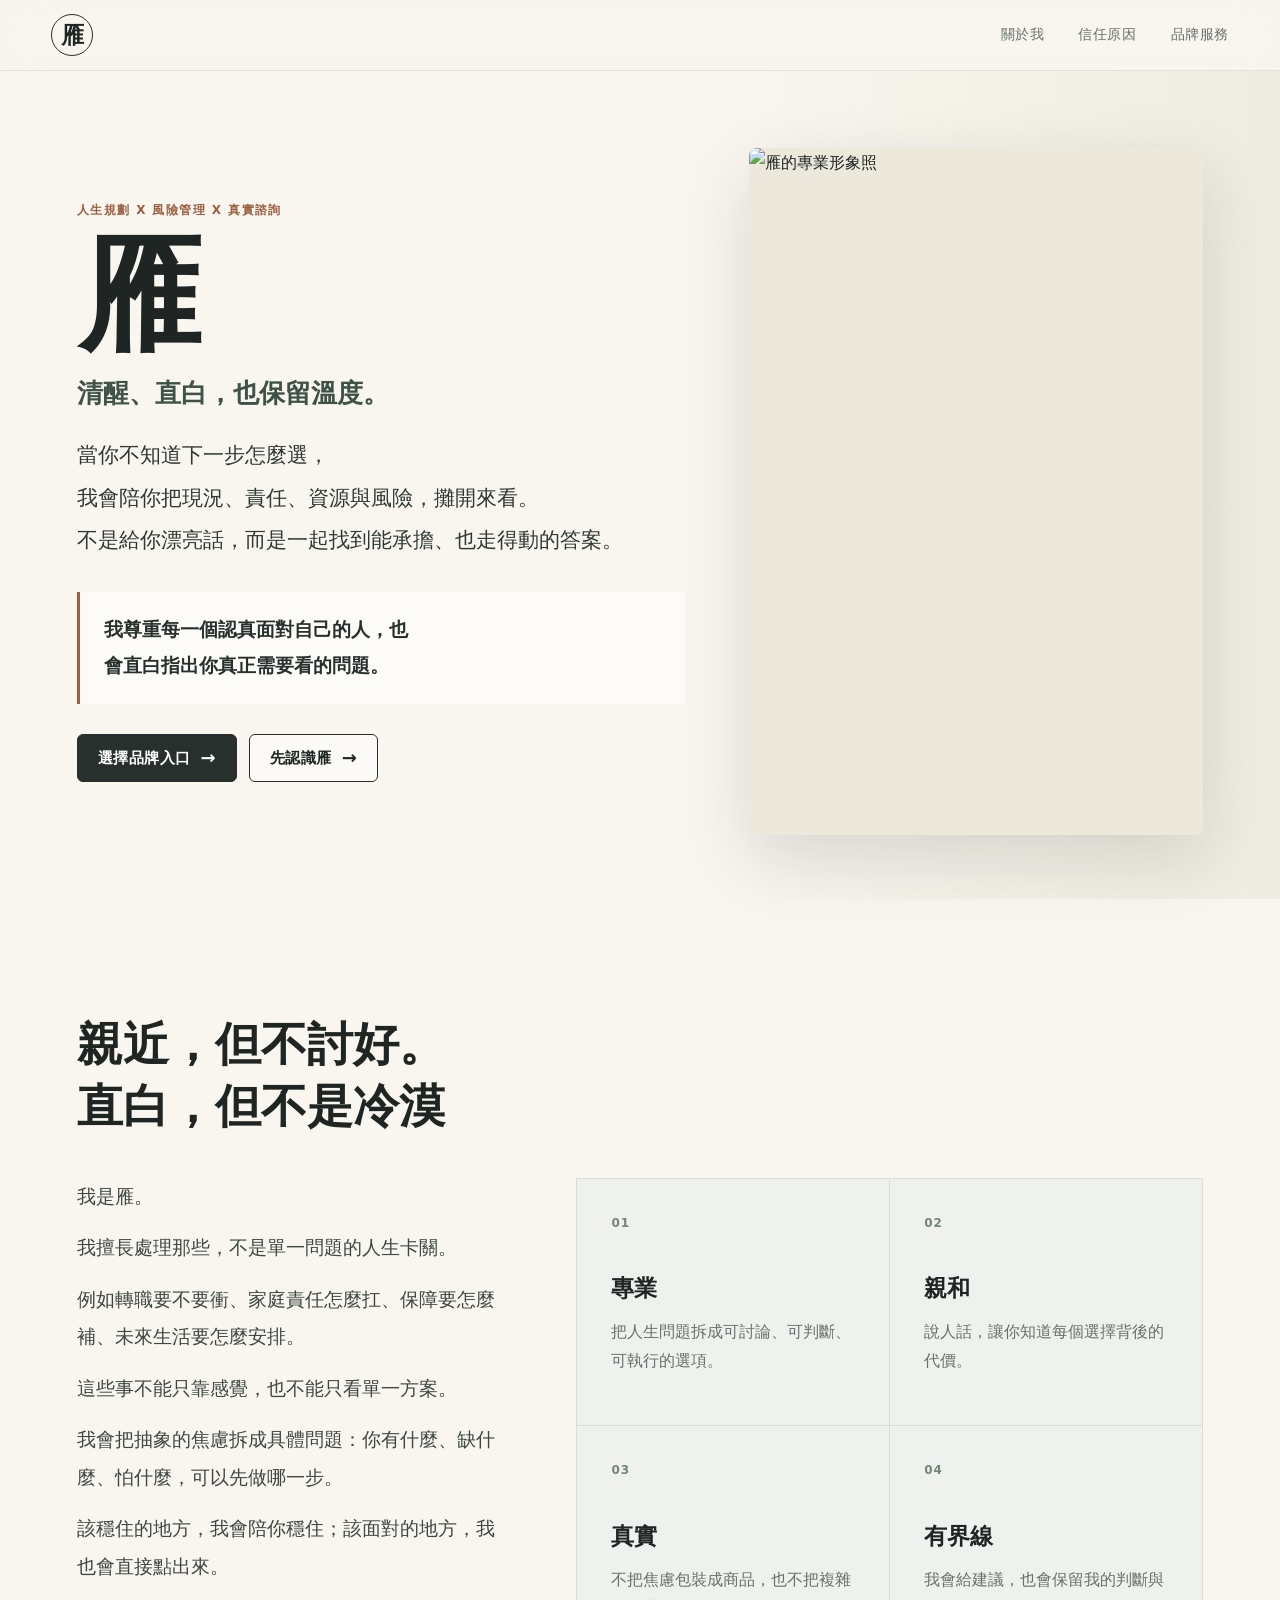
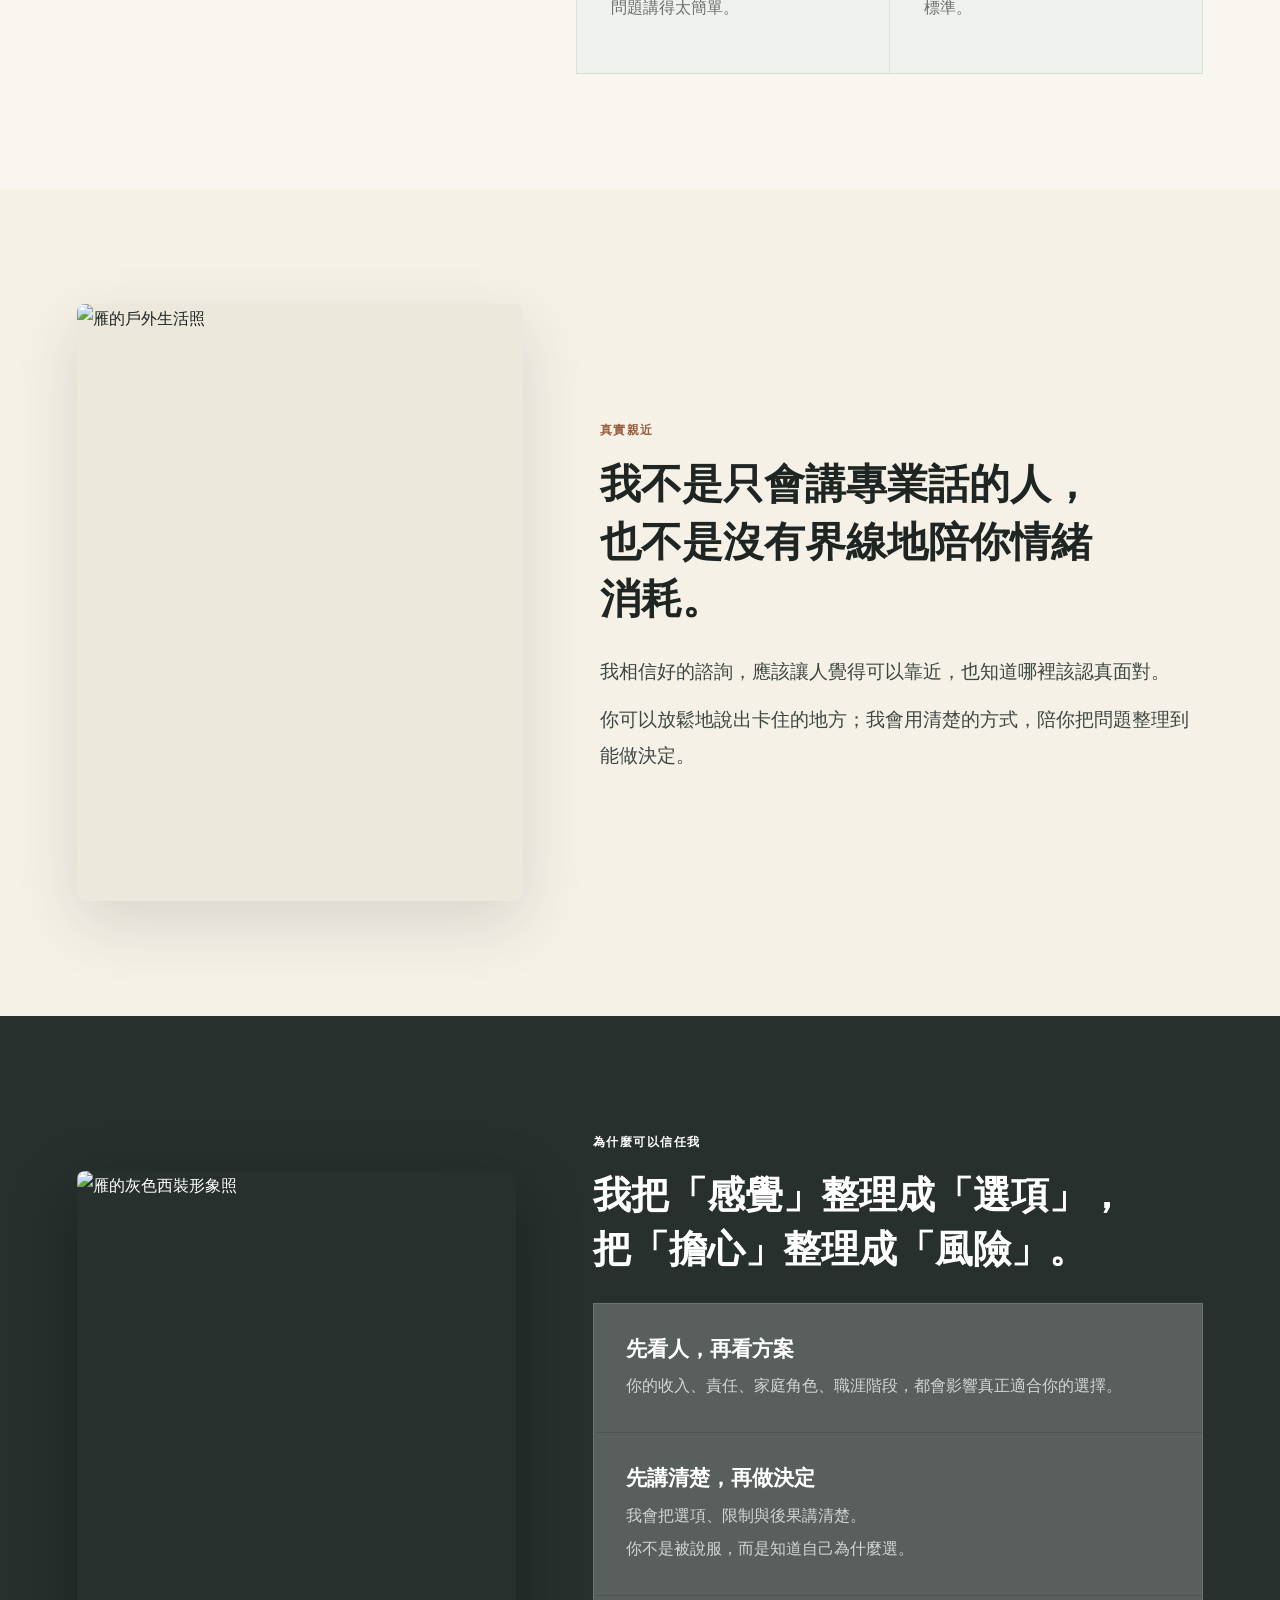
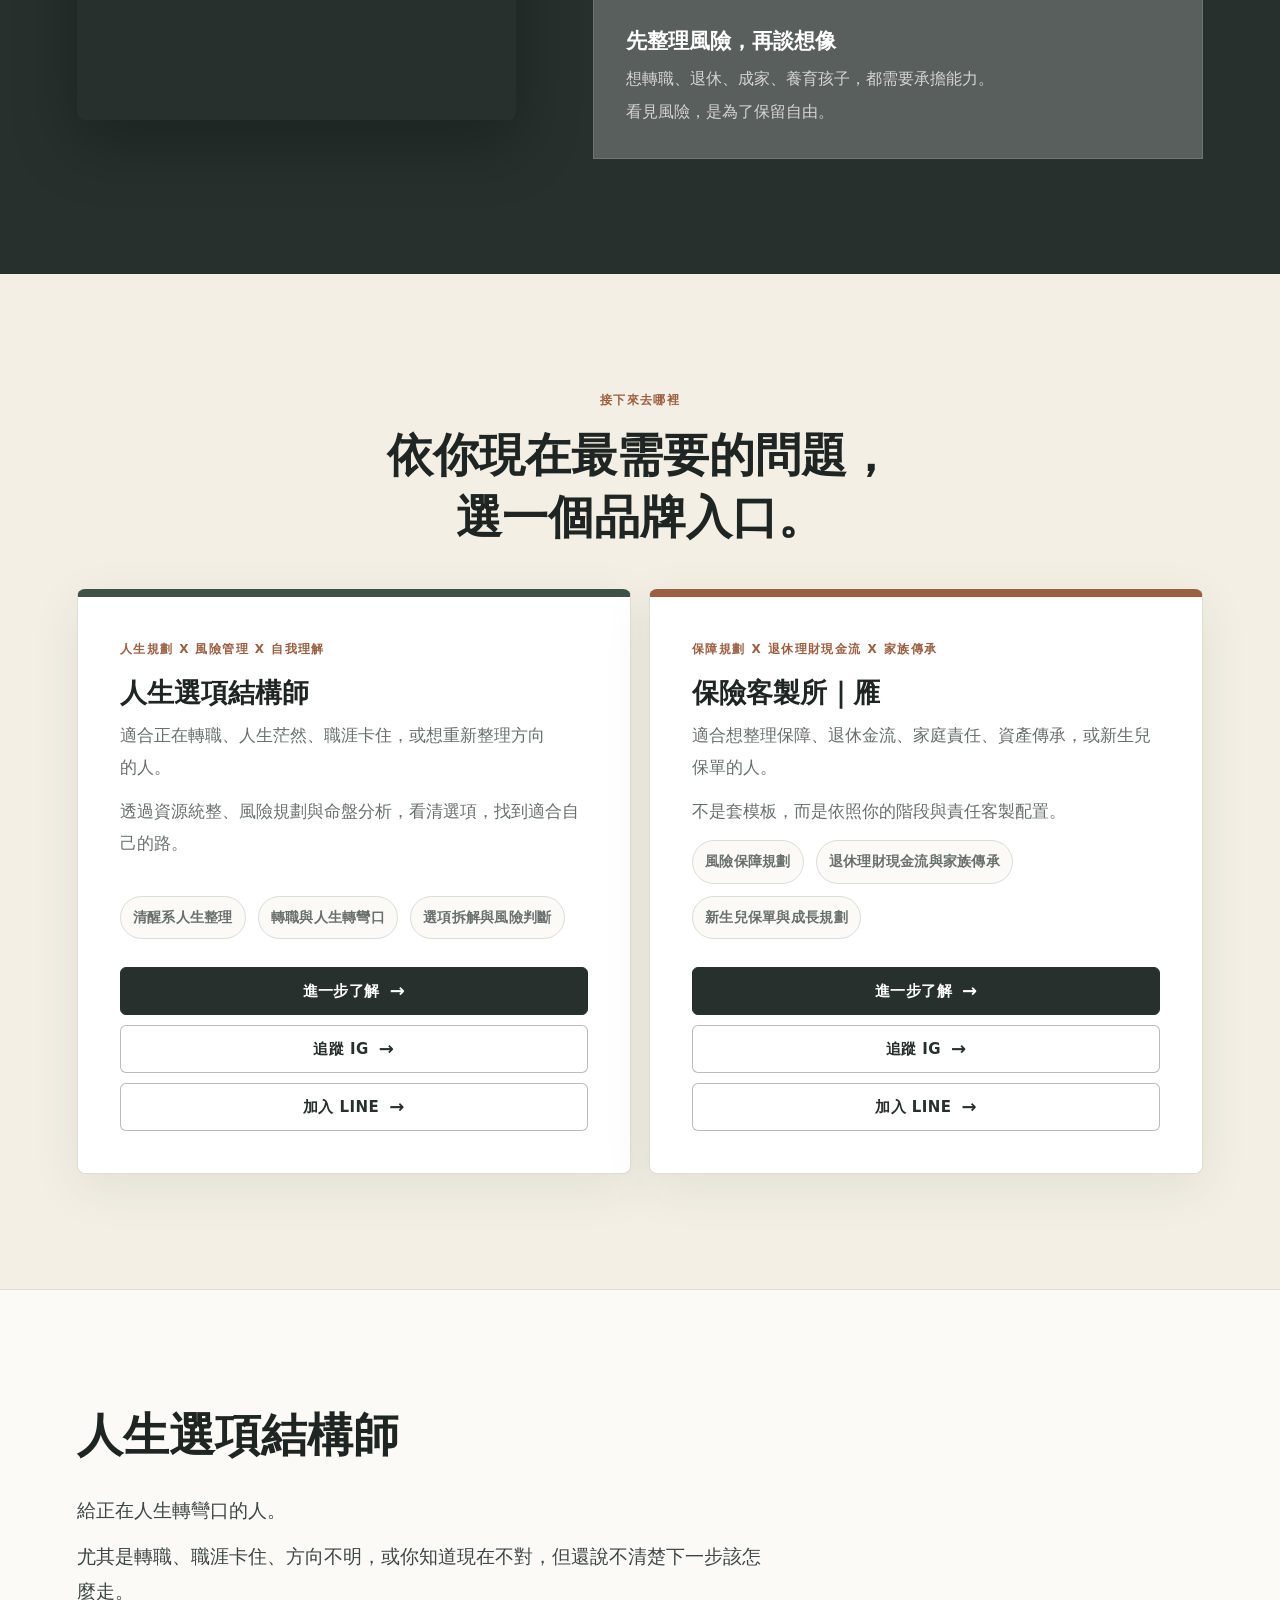
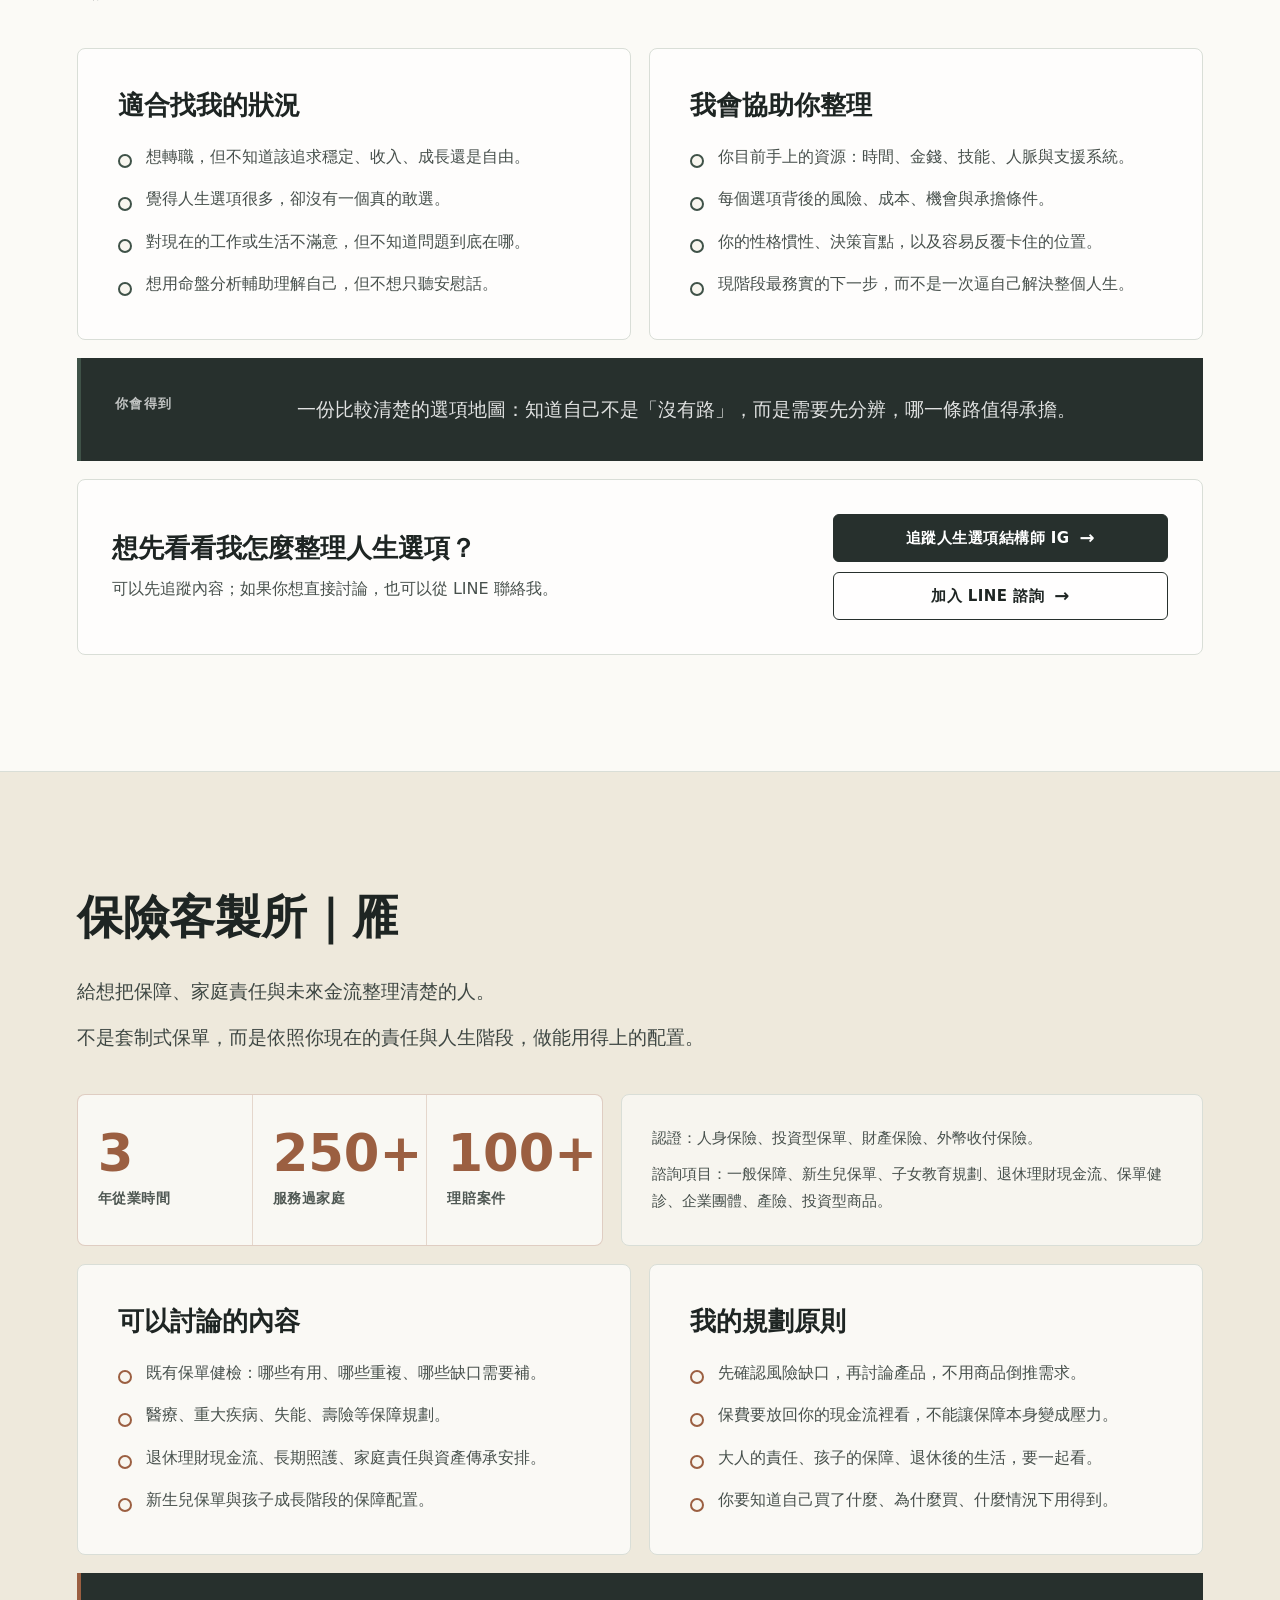
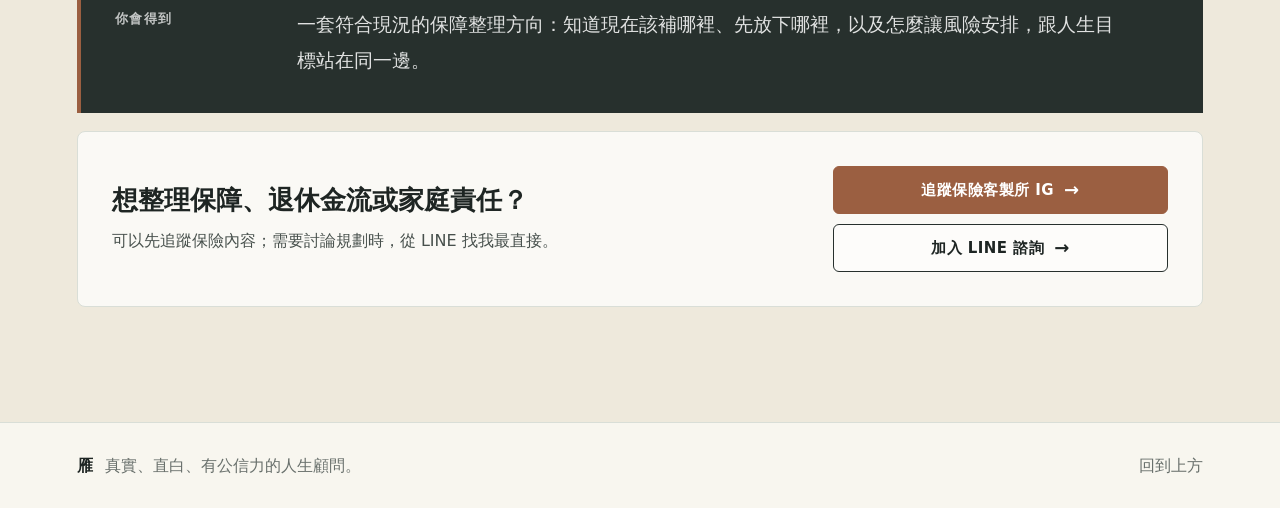
==== index.html @ 290fb6dd "Add files via upload" ====
<!doctype html>
<html lang="zh-Hant">
  <head>
    <meta charset="utf-8" />
    <meta name="viewport" content="width=device-width, initial-scale=1" />
    <title>雁｜人生選項結構師與保險客製所</title>
    <meta
      name="description"
      content="雁的個人主站。人生選項結構師與保險客製所入口，陪你看清人生選項、風險規劃與真正需要面對的問題。"
    />
    <link rel="stylesheet" href="./styles.css" />
  </head>
  <body>
    <header class="site-header" aria-label="主導覽">
      <a class="brand-mark" href="#top" aria-label="回到首頁">雁</a>
      <nav class="nav-links" aria-label="頁面區塊">
        <a href="#about">關於我</a>
        <a href="#trust">信任原因</a>
        <a href="#brands">品牌服務</a>
      </nav>
    </header>

    <main id="top">
      <section class="hero" aria-labelledby="hero-title">
        <div class="hero-copy">
          <p class="eyebrow">人生規劃 X 風險管理 X 真實諮詢</p>
          <h1 id="hero-title">雁</h1>
          <p class="hero-kicker">清醒、直白，也保留溫度。</p>
          <p class="hero-lede">
            <span class="copy-line">當你不知道下一步怎麼選，</span>
            <span class="copy-line">我會陪你把現況、責任、資源與風險，攤開來看。</span>
            <span class="copy-line">不是給你漂亮話，而是一起找到能承擔、也走得動的答案。</span>
          </p>
          <blockquote class="signature-quote">
            我尊重每一個認真面對自己的人，也會直白指出你真正需要看的問題。
          </blockquote>
          <div class="hero-actions" aria-label="主要行動">
            <a class="button primary" href="#brands">選擇品牌入口</a>
            <a class="button ghost" href="#about">先認識雁</a>
          </div>
        </div>
        <div class="hero-portrait" aria-label="雁的形象照">
          <img src="./assets/yan-hero.jpg" alt="雁的專業形象照" />
        </div>
      </section>

      <section id="about" class="section about-section" aria-labelledby="about-title">
        <div class="section-heading">
          <h2 id="about-title">
            <span class="copy-line">親近，但不討好。</span>
            <span class="copy-line">直白，但不是冷漠</span>
          </h2>
        </div>
        <div class="about-grid">
          <div class="about-text">
            <p>我是雁。</p>
            <p>我擅長處理那些，不是單一問題的人生卡關。</p>
            <p>例如轉職要不要衝、家庭責任怎麼扛、保障要怎麼補、未來生活要怎麼安排。</p>
            <p>這些事不能只靠感覺，也不能只看單一方案。</p>
            <p>我會把抽象的焦慮拆成具體問題：你有什麼、缺什麼、怕什麼，可以先做哪一步。</p>
            <p>該穩住的地方，我會陪你穩住；該面對的地方，我也會直接點出來。</p>
          </div>
          <div class="principles" aria-label="個人特質">
            <div>
              <span>01</span>
              <strong>專業</strong>
              <p>把人生問題拆成可討論、可判斷、可執行的選項。</p>
            </div>
            <div>
              <span>02</span>
              <strong>親和</strong>
              <p>說人話，讓你知道每個選擇背後的代價。</p>
            </div>
            <div>
              <span>03</span>
              <strong>真實</strong>
              <p>不把焦慮包裝成商品，也不把複雜問題講得太簡單。</p>
            </div>
            <div>
              <span>04</span>
              <strong>有界線</strong>
              <p>我會給建議，也會保留我的判斷與標準。</p>
            </div>
          </div>
        </div>
      </section>

      <section class="section lifestyle-section" aria-labelledby="lifestyle-title">
        <div class="lifestyle-photo">
          <img src="./assets/yan-lifestyle.png" alt="雁的戶外生活照" />
        </div>
        <div class="lifestyle-copy">
          <p class="eyebrow">真實親近</p>
          <h2 id="lifestyle-title">
            <span class="copy-line">我不是只會講專業話的人，</span>
            <span class="copy-line">也不是沒有界線地陪你情緒消耗。</span>
          </h2>
          <p>我相信好的諮詢，應該讓人覺得可以靠近，也知道哪裡該認真面對。</p>
          <p>你可以放鬆地說出卡住的地方；我會用清楚的方式，陪你把問題整理到能做決定。</p>
        </div>
      </section>

      <section id="trust" class="section trust-section" aria-labelledby="trust-title">
        <div class="trust-photo">
          <img src="./assets/yan-profile.jpg" alt="雁的灰色西裝形象照" />
        </div>
        <div class="trust-copy">
          <p class="eyebrow">為什麼可以信任我</p>
          <h2 id="trust-title">
            <span class="copy-line">我把「感覺」整理成「選項」，</span>
            <span class="copy-line">把「擔心」整理成「風險」。</span>
          </h2>
          <div class="trust-list">
            <article>
              <h3>先看人，再看方案</h3>
              <p>你的收入、責任、家庭角色、職涯階段，都會影響真正適合你的選擇。</p>
            </article>
            <article>
              <h3>先講清楚，再做決定</h3>
              <p>我會把選項、限制與後果講清楚。</p>
              <p>你不是被說服，而是知道自己為什麼選。</p>
            </article>
            <article>
              <h3>先整理風險，再談想像</h3>
              <p>想轉職、退休、成家、養育孩子，都需要承擔能力。</p>
              <p>看見風險，是為了保留自由。</p>
            </article>
          </div>
        </div>
      </section>

      <section id="brands" class="section brands-section" aria-labelledby="brands-title">
        <div class="section-heading narrow">
          <p class="eyebrow">接下來去哪裡</p>
          <h2 id="brands-title">
            <span class="copy-line">依你現在最需要的問題，</span>
            <span class="copy-line">選一個品牌入口。</span>
          </h2>
        </div>
        <div class="brand-cards">
          <article class="brand-card life">
            <div class="card-topline">人生規劃 X 風險管理 X 自我理解</div>
            <h3>人生選項結構師</h3>
            <p>適合正在轉職、人生茫然、職涯卡住，或想重新整理方向的人。</p>
            <p>透過資源統整、風險規劃與命盤分析，看清選項，找到適合自己的路。</p>
            <ul>
              <li>清醒系人生整理</li>
              <li>轉職與人生轉彎口</li>
              <li>選項拆解與風險判斷</li>
            </ul>
            <div class="brand-actions" aria-label="人生選項結構師連結">
              <a class="button brand-button" href="#life-service" aria-label="查看人生選項結構師服務內容">進一步了解</a>
              <a class="button outline-button" href="https://www.instagram.com/lifeway.1788/" target="_blank" rel="noopener noreferrer" aria-label="前往人生選項結構師 Instagram">追蹤 IG</a>
              <a class="button outline-button" href="https://line.me/ti/p/d9HeEeikNa" target="_blank" rel="noopener noreferrer" aria-label="加入雁的 LINE">加入 LINE</a>
            </div>
          </article>

          <article class="brand-card insurance">
            <div class="card-topline">保障規劃 X 退休理財現金流 X 家族傳承</div>
            <h3>保險客製所｜雁</h3>
            <p>適合想整理保障、退休金流、家庭責任、資產傳承，或新生兒保單的人。</p>
            <p>不是套模板，而是依照你的階段與責任客製配置。</p>
            <ul>
              <li>風險保障規劃</li>
              <li>退休理財現金流與家族傳承</li>
              <li>新生兒保單與成長規劃</li>
            </ul>
            <div class="brand-actions" aria-label="保險客製所連結">
              <a class="button brand-button" href="#insurance-service" aria-label="查看保險客製所雁服務內容">進一步了解</a>
              <a class="button outline-button" href="https://www.instagram.com/bocaca991/" target="_blank" rel="noopener noreferrer" aria-label="前往保險客製所 Instagram">追蹤 IG</a>
              <a class="button outline-button" href="https://line.me/ti/p/d9HeEeikNa" target="_blank" rel="noopener noreferrer" aria-label="加入雁的 LINE">加入 LINE</a>
            </div>
          </article>
        </div>
      </section>

      <section id="life-service" class="section service-section life-detail" aria-labelledby="life-service-title">
        <div class="service-heading">
          <h2 id="life-service-title">人生選項結構師</h2>
          <p>給正在人生轉彎口的人。</p>
          <p>尤其是轉職、職涯卡住、方向不明，或你知道現在不對，但還說不清楚下一步該怎麼走。</p>
        </div>

        <div class="service-layout">
          <div class="service-panel">
            <h3>適合找我的狀況</h3>
            <ul class="check-list">
              <li>想轉職，但不知道該追求穩定、收入、成長還是自由。</li>
              <li>覺得人生選項很多，卻沒有一個真的敢選。</li>
              <li>對現在的工作或生活不滿意，但不知道問題到底在哪。</li>
              <li>想用命盤分析輔助理解自己，但不想只聽安慰話。</li>
            </ul>
          </div>

          <div class="service-panel">
            <h3>我會協助你整理</h3>
            <ul class="check-list">
              <li>你目前手上的資源：時間、金錢、技能、人脈與支援系統。</li>
              <li>每個選項背後的風險、成本、機會與承擔條件。</li>
              <li>你的性格慣性、決策盲點，以及容易反覆卡住的位置。</li>
              <li>現階段最務實的下一步，而不是一次逼自己解決整個人生。</li>
            </ul>
          </div>
        </div>

        <div class="service-result">
          <span>你會得到</span>
          <p>一份比較清楚的選項地圖：知道自己不是「沒有路」，而是需要先分辨，哪一條路值得承擔。</p>
        </div>

        <div class="service-cta" aria-label="人生選項結構師行動連結">
          <div>
            <strong>想先看看我怎麼整理人生選項？</strong>
            <p>可以先追蹤內容；如果你想直接討論，也可以從 LINE 聯絡我。</p>
          </div>
          <div class="cta-actions">
            <a class="button primary" href="https://www.instagram.com/lifeway.1788/" target="_blank" rel="noopener noreferrer">追蹤人生選項結構師 IG</a>
            <a class="button ghost" href="https://line.me/ti/p/d9HeEeikNa" target="_blank" rel="noopener noreferrer">加入 LINE 諮詢</a>
          </div>
        </div>
      </section>

      <section id="insurance-service" class="section service-section insurance-detail" aria-labelledby="insurance-service-title">
        <div class="service-heading">
          <h2 id="insurance-service-title">保險客製所｜雁</h2>
          <p>給想把保障、家庭責任與未來金流整理清楚的人。</p>
          <p>不是套制式保單，而是依照你現在的責任與人生階段，做能用得上的配置。</p>
        </div>

        <div class="credential-block" aria-label="保險服務相關數據">
          <div class="credential-stats">
            <div>
              <strong>3</strong>
              <span>年從業時間</span>
            </div>
            <div>
              <strong>250+</strong>
              <span>服務過家庭</span>
            </div>
            <div>
              <strong>100+</strong>
              <span>理賠案件</span>
            </div>
          </div>
          <div class="credential-notes">
            <p>認證：人身保險、投資型保單、財產保險、外幣收付保險。</p>
            <p>諮詢項目：一般保障、新生兒保單、子女教育規劃、退休理財現金流、保單健診、企業團體、產險、投資型商品。</p>
          </div>
        </div>

        <div class="service-layout">
          <div class="service-panel">
            <h3>可以討論的內容</h3>
            <ul class="check-list">
              <li>既有保單健檢：哪些有用、哪些重複、哪些缺口需要補。</li>
              <li>醫療、重大疾病、失能、壽險等保障規劃。</li>
              <li>退休理財現金流、長期照護、家庭責任與資產傳承安排。</li>
              <li>新生兒保單與孩子成長階段的保障配置。</li>
            </ul>
          </div>

          <div class="service-panel">
            <h3>我的規劃原則</h3>
            <ul class="check-list">
              <li>先確認風險缺口，再討論產品，不用商品倒推需求。</li>
              <li>保費要放回你的現金流裡看，不能讓保障本身變成壓力。</li>
              <li>大人的責任、孩子的保障、退休後的生活，要一起看。</li>
              <li>你要知道自己買了什麼、為什麼買、什麼情況下用得到。</li>
            </ul>
          </div>
        </div>

        <div class="service-result">
          <span>你會得到</span>
          <p>一套符合現況的保障整理方向：知道現在該補哪裡、先放下哪裡，以及怎麼讓風險安排，跟人生目標站在同一邊。</p>
        </div>

        <div class="service-cta insurance-cta" aria-label="保險客製所行動連結">
          <div>
            <strong>想整理保障、退休金流或家庭責任？</strong>
            <p>可以先追蹤保險內容；需要討論規劃時，從 LINE 找我最直接。</p>
          </div>
          <div class="cta-actions">
            <a class="button primary" href="https://www.instagram.com/bocaca991/" target="_blank" rel="noopener noreferrer">追蹤保險客製所 IG</a>
            <a class="button ghost" href="https://line.me/ti/p/d9HeEeikNa" target="_blank" rel="noopener noreferrer">加入 LINE 諮詢</a>
          </div>
        </div>
      </section>
    </main>

    <footer class="site-footer">
      <div>
        <strong>雁</strong>
        <span>真實、直白、有公信力的人生顧問。</span>
      </div>
      <a href="#top">回到上方</a>
    </footer>
  </body>
</html>
---- styles.css ----
:root {
  color-scheme: light;
  --ink: #1e2523;
  --muted: #69706c;
  --line: #d9ded7;
  --paper: #f8f6ef;
  --soft: #ece8dc;
  --white: #ffffff;
  --sage: #728578;
  --sage-dark: #3f5248;
  --rust: #9b5f41;
  --charcoal: #27302d;
  --shadow: 0 24px 70px rgba(31, 37, 34, 0.14);
}

* {
  box-sizing: border-box;
}

html {
  scroll-behavior: smooth;
}

body {
  margin: 0;
  font-family: "PingFang TC", "Noto Sans TC", "Microsoft JhengHei", system-ui, sans-serif;
  color: var(--ink);
  background: var(--paper);
  font-size: 16px;
  font-weight: 400;
  line-height: 1.82;
  text-rendering: optimizeLegibility;
  -webkit-font-smoothing: antialiased;
}

img {
  display: block;
  width: 100%;
}

a {
  color: inherit;
  text-decoration: none;
}

.site-header {
  position: sticky;
  top: 0;
  z-index: 20;
  display: flex;
  align-items: center;
  justify-content: space-between;
  gap: 24px;
  padding: 14px clamp(20px, 4vw, 56px);
  border-bottom: 1px solid rgba(217, 222, 215, 0.82);
  background: rgba(248, 246, 239, 0.9);
  backdrop-filter: blur(18px);
}

.brand-mark {
  display: inline-grid;
  place-items: center;
  width: 42px;
  height: 42px;
  border: 1px solid var(--charcoal);
  border-radius: 50%;
  font-family: "Songti TC", "Noto Serif TC", serif;
  font-size: 23px;
  font-weight: 600;
  letter-spacing: 0;
}

.nav-links {
  display: flex;
  align-items: center;
  gap: clamp(14px, 3vw, 34px);
  color: var(--muted);
  font-size: 14px;
  letter-spacing: 0.04em;
  white-space: nowrap;
}

.nav-links a:hover,
.site-footer a:hover {
  color: var(--rust);
}

.hero {
  min-height: calc(100svh - 72px);
  display: grid;
  grid-template-columns: minmax(0, 1.03fr) minmax(320px, 0.77fr);
  align-items: center;
  gap: clamp(32px, 5vw, 78px);
  padding: clamp(44px, 6vw, 84px) clamp(20px, 6vw, 88px) clamp(34px, 5vw, 64px);
  background:
    linear-gradient(90deg, rgba(248, 246, 239, 0.98) 0%, rgba(248, 246, 239, 0.84) 58%, rgba(236, 232, 220, 0.78) 100%),
    url("./assets/brand-desk.png") center / cover;
}

.hero-copy {
  max-width: 690px;
}

.eyebrow,
.card-topline {
  margin: 0 0 14px;
  color: var(--rust);
  font-size: 12px;
  font-weight: 700;
  letter-spacing: 0.12em;
  text-transform: uppercase;
}

h1,
h2,
h3,
p {
  margin-top: 0;
  text-wrap: pretty;
}

h1 {
  margin-bottom: 16px;
  font-family: "Songti TC", "Noto Serif TC", "PingFang TC", serif;
  font-size: clamp(68px, 10vw, 124px);
  font-weight: 600;
  line-height: 0.98;
  letter-spacing: 0;
}

h2 {
  margin-bottom: 26px;
  font-size: clamp(29px, 3.6vw, 48px);
  font-weight: 600;
  line-height: 1.34;
  letter-spacing: 0;
}

h3 {
  margin-bottom: 10px;
  font-size: clamp(21px, 2.1vw, 30px);
  font-weight: 650;
  line-height: 1.32;
  letter-spacing: 0;
}

.hero-kicker {
  margin-bottom: 22px;
  color: var(--sage-dark);
  font-size: clamp(20px, 2vw, 27px);
  font-weight: 600;
  line-height: 1.5;
}

.hero-lede {
  max-width: 640px;
  margin-bottom: 30px;
  color: #2f3835;
  font-size: clamp(18px, 1.65vw, 22px);
  font-weight: 400;
  line-height: 2.02;
}

.copy-line {
  display: block;
}

blockquote {
  margin: 0 0 30px;
  max-width: 660px;
  padding: 20px 24px;
  border-left: 3px solid var(--rust);
  background: rgba(255, 255, 255, 0.48);
  color: var(--charcoal);
  font-size: clamp(17px, 1.45vw, 20px);
  font-weight: 600;
  line-height: 1.95;
}

.signature-quote {
  text-wrap: balance;
}

.hero-actions,
.brand-card ul {
  display: flex;
  gap: 12px;
  flex-wrap: wrap;
}

.button {
  display: inline-flex;
  align-items: center;
  justify-content: center;
  min-height: 48px;
  padding: 12px 20px;
  border: 1px solid var(--charcoal);
  border-radius: 6px;
  font-size: 15px;
  font-weight: 700;
  letter-spacing: 0.03em;
  line-height: 1.2;
}

.button::after {
  content: "→";
  margin-left: 10px;
  font-size: 18px;
  line-height: 1;
}

.button.primary {
  color: var(--white);
  background: var(--charcoal);
}

.button.ghost {
  background: rgba(255, 255, 255, 0.42);
}

.button:hover {
  transform: translateY(-1px);
}

.hero-portrait {
  align-self: stretch;
  min-height: 560px;
  border-radius: 8px;
  overflow: hidden;
  box-shadow: var(--shadow);
  background: var(--soft);
}

.hero-portrait img {
  height: 100%;
  object-fit: cover;
  object-position: 51% 34%;
}

.section {
  padding: clamp(72px, 9vw, 132px) clamp(20px, 6vw, 88px);
}

.section-heading {
  max-width: 760px;
  margin-bottom: 40px;
}

.section-heading.narrow {
  max-width: 680px;
  margin-inline: auto;
  text-align: center;
}

.about-grid {
  display: grid;
  grid-template-columns: minmax(0, 0.82fr) minmax(300px, 1.18fr);
  gap: clamp(30px, 5vw, 72px);
  align-items: start;
}

.about-text {
  color: #3e4743;
  font-size: clamp(17px, 1.45vw, 20px);
  line-height: 2.02;
}

.about-text p {
  max-width: 620px;
  margin-bottom: 14px;
}

.principles {
  display: grid;
  grid-template-columns: repeat(2, minmax(0, 1fr));
  gap: 1px;
  background: var(--line);
  border: 1px solid var(--line);
}

.principles div {
  min-height: 210px;
  padding: clamp(22px, 3vw, 34px);
  background: rgba(255, 255, 255, 0.58);
}

.principles span {
  display: block;
  margin-bottom: 34px;
  color: var(--sage);
  font-size: 12px;
  font-weight: 700;
  letter-spacing: 0.08em;
}

.principles strong {
  display: block;
  margin-bottom: 8px;
  font-size: 23px;
  font-weight: 650;
}

.principles p {
  line-height: 1.78;
}

.principles p,
.trust-list p,
.brand-card p,
.brand-card li,
.site-footer {
  color: var(--muted);
}

.lifestyle-section {
  display: grid;
  grid-template-columns: minmax(280px, 0.74fr) minmax(0, 1fr);
  gap: clamp(34px, 6vw, 84px);
  align-items: center;
  background: #f5f1e7;
}

.lifestyle-photo {
  border-radius: 8px;
  overflow: hidden;
  box-shadow: 0 22px 64px rgba(39, 48, 45, 0.14);
  background: var(--soft);
}

.lifestyle-photo img {
  aspect-ratio: 4 / 5.35;
  object-fit: cover;
  object-position: 50% 43%;
}

.lifestyle-copy {
  max-width: 720px;
}

.lifestyle-copy h2 {
  font-size: clamp(27px, 3.2vw, 43px);
  line-height: 1.4;
}

.lifestyle-copy p:not(.eyebrow) {
  max-width: 660px;
  margin-bottom: 12px;
  color: #3e4743;
  font-size: clamp(17px, 1.45vw, 20px);
  line-height: 1.92;
}

.trust-section {
  display: grid;
  grid-template-columns: minmax(280px, 0.72fr) minmax(0, 1fr);
  gap: clamp(34px, 6vw, 84px);
  align-items: center;
  background: var(--charcoal);
  color: var(--white);
}

.trust-section .eyebrow,
.trust-section h2 {
  color: var(--white);
}

.trust-photo {
  border-radius: 8px;
  overflow: hidden;
  box-shadow: 0 22px 64px rgba(0, 0, 0, 0.28);
}

.trust-photo img {
  aspect-ratio: 4 / 5;
  object-fit: cover;
  object-position: 52% 28%;
}

.trust-copy {
  max-width: 700px;
}

.trust-copy h2 {
  font-size: clamp(27px, 3vw, 40px);
  line-height: 1.42;
}

.trust-list {
  display: grid;
  gap: 1px;
  background: rgba(255, 255, 255, 0.18);
  border: 1px solid rgba(255, 255, 255, 0.18);
}

.trust-list article {
  padding: clamp(22px, 3vw, 32px);
  background: rgba(255, 255, 255, 0.06);
}

.trust-list h3 {
  margin-bottom: 8px;
  font-size: 21px;
}

.trust-list p {
  margin-bottom: 0;
  color: rgba(255, 255, 255, 0.74);
  line-height: 1.82;
}

.trust-list p + p {
  margin-top: 4px;
}

.brands-section {
  background: #f3efe4;
}

.brand-cards {
  display: grid;
  grid-template-columns: repeat(2, minmax(0, 1fr));
  gap: 18px;
  max-width: 1180px;
  margin-inline: auto;
}

.brand-card {
  display: flex;
  flex-direction: column;
  min-height: 550px;
  padding: clamp(26px, 4vw, 42px);
  border: 1px solid var(--line);
  border-radius: 8px;
  background: var(--white);
  box-shadow: 0 14px 50px rgba(39, 48, 45, 0.08);
}

.brand-card.life {
  border-top: 8px solid var(--sage-dark);
}

.brand-card.insurance {
  border-top: 8px solid var(--rust);
}

.brand-card p {
  max-width: 560px;
  margin-bottom: 12px;
  font-size: 17px;
  line-height: 1.88;
}

.brand-card ul {
  margin: auto 0 28px;
  padding: 0;
  list-style: none;
}

.brand-card li {
  padding: 8px 12px;
  border: 1px solid var(--line);
  border-radius: 999px;
  background: #fbfaf6;
  font-size: 14px;
  font-weight: 600;
  letter-spacing: 0.02em;
}

.brand-button {
  width: 100%;
  color: var(--white);
  background: var(--charcoal);
}

.brand-actions,
.cta-actions {
  display: grid;
  gap: 10px;
}

.outline-button {
  width: 100%;
  border-color: rgba(39, 48, 45, 0.32);
  color: var(--charcoal);
  background: rgba(255, 255, 255, 0.72);
}

.service-section {
  scroll-margin-top: 86px;
  border-top: 1px solid var(--line);
}

.life-detail {
  background: #fbfaf6;
}

.insurance-detail {
  background: #eee9dc;
}

.service-heading {
  max-width: 820px;
  margin-bottom: 38px;
}

.service-heading p {
  max-width: 720px;
  margin-bottom: 10px;
  color: #3e4743;
  font-size: clamp(17px, 1.45vw, 20px);
  line-height: 1.92;
}

.credential-block {
  display: grid;
  grid-template-columns: minmax(280px, 0.95fr) minmax(0, 1.05fr);
  gap: 18px;
  max-width: 1180px;
  margin: 0 0 18px;
}

.credential-stats {
  display: grid;
  grid-template-columns: repeat(3, minmax(0, 1fr));
  border: 1px solid rgba(155, 95, 65, 0.28);
  border-radius: 8px;
  overflow: hidden;
  background: rgba(255, 255, 255, 0.66);
}

.credential-stats div {
  min-height: 150px;
  display: flex;
  flex-direction: column;
  justify-content: center;
  gap: 6px;
  padding: 20px;
  border-right: 1px solid rgba(155, 95, 65, 0.22);
}

.credential-stats div:last-child {
  border-right: 0;
}

.credential-stats strong {
  color: var(--rust);
  font-size: clamp(34px, 4vw, 54px);
  font-weight: 650;
  line-height: 1;
}

.credential-stats span {
  color: #4f5853;
  font-size: 14px;
  font-weight: 700;
  letter-spacing: 0.04em;
}

.credential-notes {
  display: grid;
  gap: 10px;
  padding: clamp(22px, 3vw, 30px);
  border: 1px solid var(--line);
  border-radius: 8px;
  background: rgba(255, 255, 255, 0.56);
}

.credential-notes p {
  margin: 0;
  color: #47504c;
  font-size: 15px;
  line-height: 1.78;
}

.service-layout {
  display: grid;
  grid-template-columns: repeat(2, minmax(0, 1fr));
  gap: 18px;
  max-width: 1180px;
}

.service-panel {
  padding: clamp(24px, 3.4vw, 40px);
  border: 1px solid var(--line);
  border-radius: 8px;
  background: rgba(255, 255, 255, 0.72);
}

.service-panel h3 {
  margin-bottom: 20px;
  font-size: clamp(22px, 2vw, 28px);
}

.check-list {
  display: grid;
  gap: 14px;
  margin: 0;
  padding: 0;
  list-style: none;
}

.check-list li {
  position: relative;
  padding-left: 28px;
  color: #47504c;
  font-size: 16px;
  line-height: 1.78;
}

.check-list li::before {
  content: "";
  position: absolute;
  top: 0.72em;
  left: 0;
  width: 10px;
  height: 10px;
  border: 2px solid var(--sage-dark);
  border-radius: 50%;
  background: var(--paper);
}

.insurance-detail .check-list li::before {
  border-color: var(--rust);
}

.service-result {
  max-width: 1180px;
  display: grid;
  grid-template-columns: 160px minmax(0, 1fr);
  gap: 22px;
  margin-top: 18px;
  padding: clamp(22px, 3vw, 34px);
  border-left: 4px solid var(--sage-dark);
  background: var(--charcoal);
  color: var(--white);
}

.insurance-detail .service-result {
  border-left-color: var(--rust);
}

.service-result span {
  color: rgba(255, 255, 255, 0.72);
  font-size: 13px;
  font-weight: 700;
  letter-spacing: 0.12em;
}

.service-result p {
  margin: 0;
  max-width: 820px;
  color: rgba(255, 255, 255, 0.86);
  font-size: clamp(17px, 1.5vw, 21px);
  line-height: 1.86;
}

.service-cta {
  max-width: 1180px;
  display: grid;
  grid-template-columns: minmax(0, 1fr) minmax(280px, 0.48fr);
  gap: 22px;
  align-items: center;
  margin-top: 18px;
  padding: clamp(24px, 3vw, 34px);
  border: 1px solid var(--line);
  border-radius: 8px;
  background: rgba(255, 255, 255, 0.72);
}

.service-cta strong {
  display: block;
  margin-bottom: 8px;
  font-size: clamp(21px, 2vw, 28px);
  font-weight: 650;
  line-height: 1.38;
}

.service-cta p {
  margin: 0;
  max-width: 680px;
  color: #47504c;
  font-size: 16px;
  line-height: 1.82;
}

.insurance-cta .primary {
  background: var(--rust);
  border-color: var(--rust);
}

.site-footer {
  display: flex;
  align-items: center;
  justify-content: space-between;
  gap: 18px;
  padding: 28px clamp(20px, 6vw, 88px);
  border-top: 1px solid var(--line);
  background: var(--paper);
}

.site-footer div {
  display: flex;
  gap: 12px;
  flex-wrap: wrap;
}

.site-footer strong {
  color: var(--ink);
}

@media (max-width: 900px) {
  .site-header {
    align-items: flex-start;
  }

  .nav-links {
    gap: 12px;
    overflow-x: auto;
    padding-bottom: 5px;
    font-size: 14px;
  }

  .hero,
  .about-grid,
  .lifestyle-section,
  .trust-section,
  .brand-cards,
  .credential-block,
  .service-layout,
  .service-cta {
    grid-template-columns: 1fr;
  }

  .hero {
    padding-top: 36px;
  }

  .hero-portrait {
    min-height: 430px;
    max-height: 620px;
  }

  .trust-photo {
    max-width: 460px;
  }

  .section-heading.narrow {
    text-align: left;
  }
}

@media (max-width: 620px) {
  .site-header {
    position: static;
    padding: 14px 18px;
  }

  .brand-mark {
    width: 38px;
    height: 38px;
    flex: 0 0 auto;
  }

  .nav-links {
    justify-content: flex-end;
  }

  .hero,
  .section {
    padding-inline: 18px;
  }

  h1 {
    font-size: clamp(62px, 19vw, 82px);
  }

  h2 {
    font-size: 29px;
  }

  .hero-lede,
  .about-text {
    line-height: 1.88;
  }

  .copy-line {
    display: inline;
  }

  .copy-line::after {
    content: "";
  }

  blockquote {
    padding: 18px 18px;
  }

  .hero {
    min-height: auto;
  }

  .hero-portrait {
    min-height: 390px;
  }

  .principles {
    grid-template-columns: 1fr;
  }

  .principles div {
    min-height: 170px;
  }

  .hero-actions {
    flex-direction: column;
  }

  .button {
    width: 100%;
  }

  .brand-card {
    min-height: auto;
  }

  .credential-stats {
    grid-template-columns: 1fr;
  }

  .credential-stats div {
    min-height: 120px;
    border-right: 0;
    border-bottom: 1px solid rgba(155, 95, 65, 0.22);
  }

  .credential-stats div:last-child {
    border-bottom: 0;
  }

  .service-result {
    grid-template-columns: 1fr;
  }

  .site-footer {
    align-items: flex-start;
    flex-direction: column;
  }
}
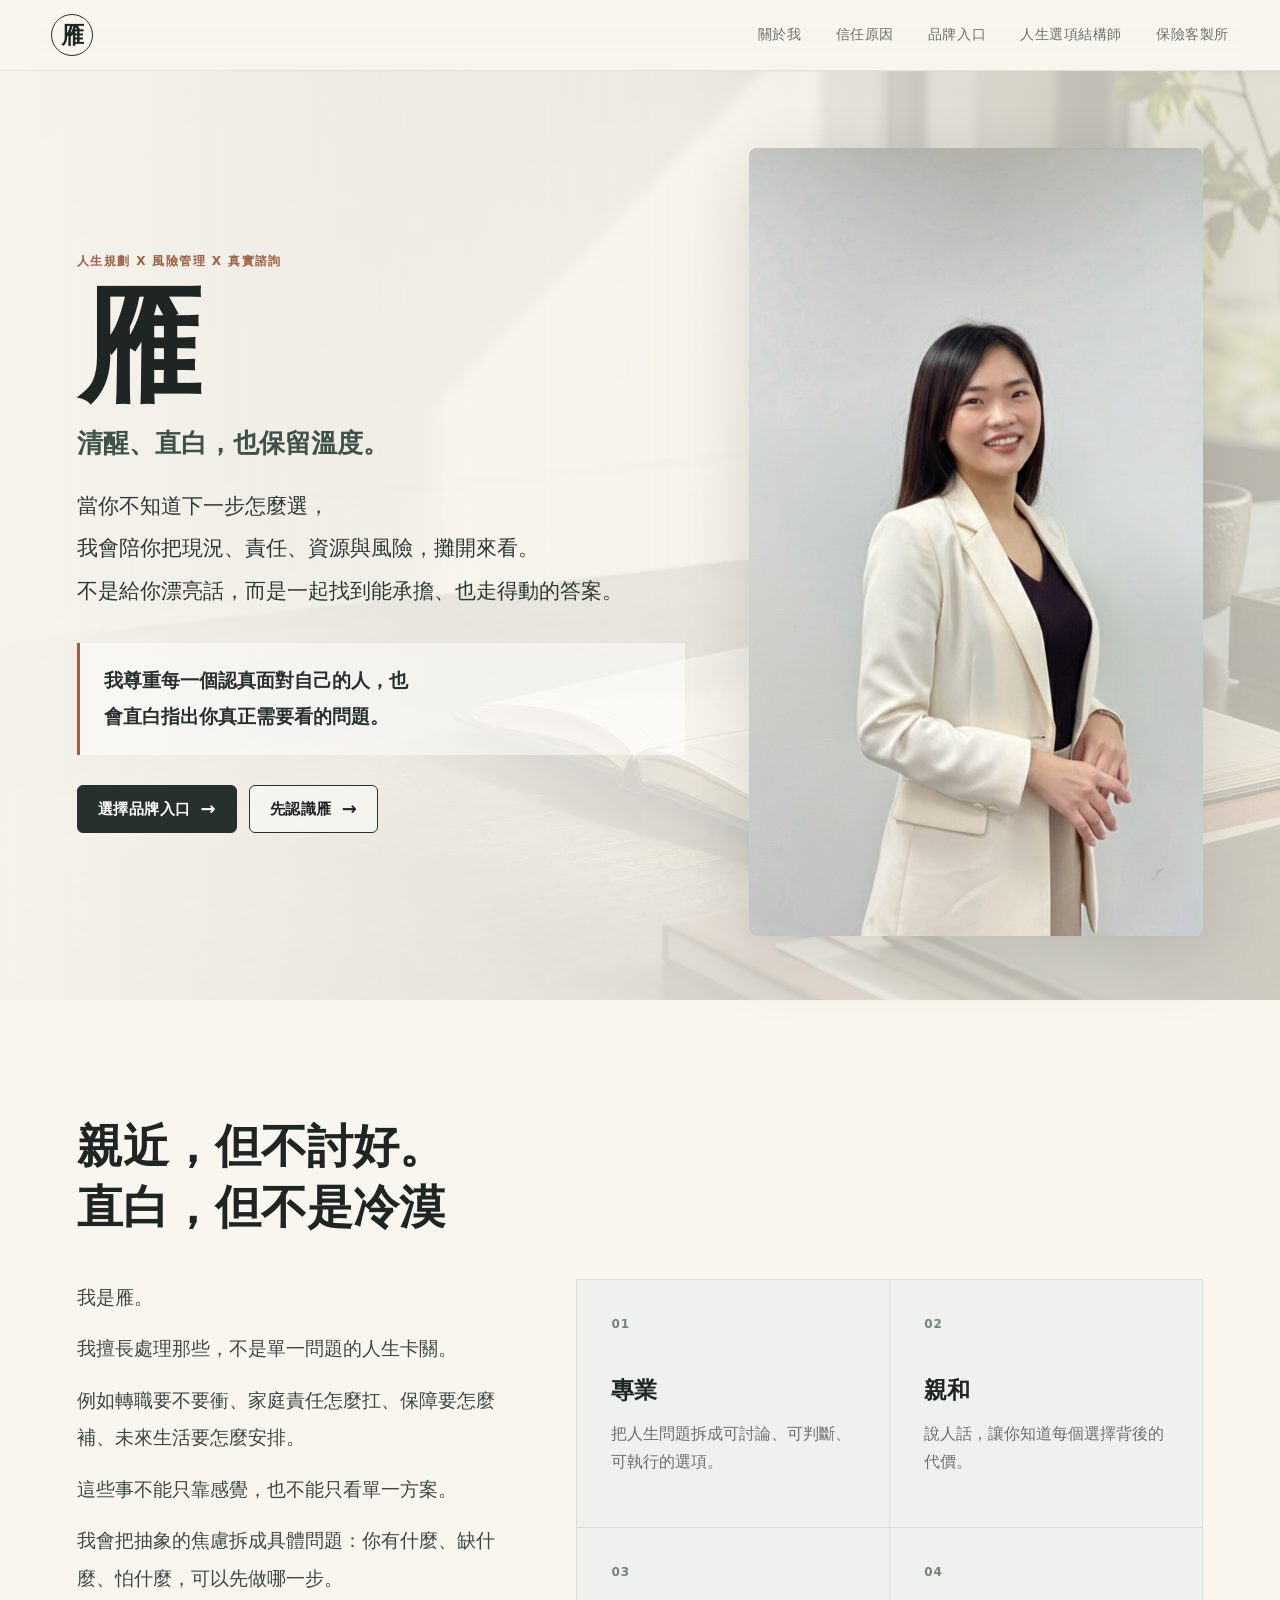
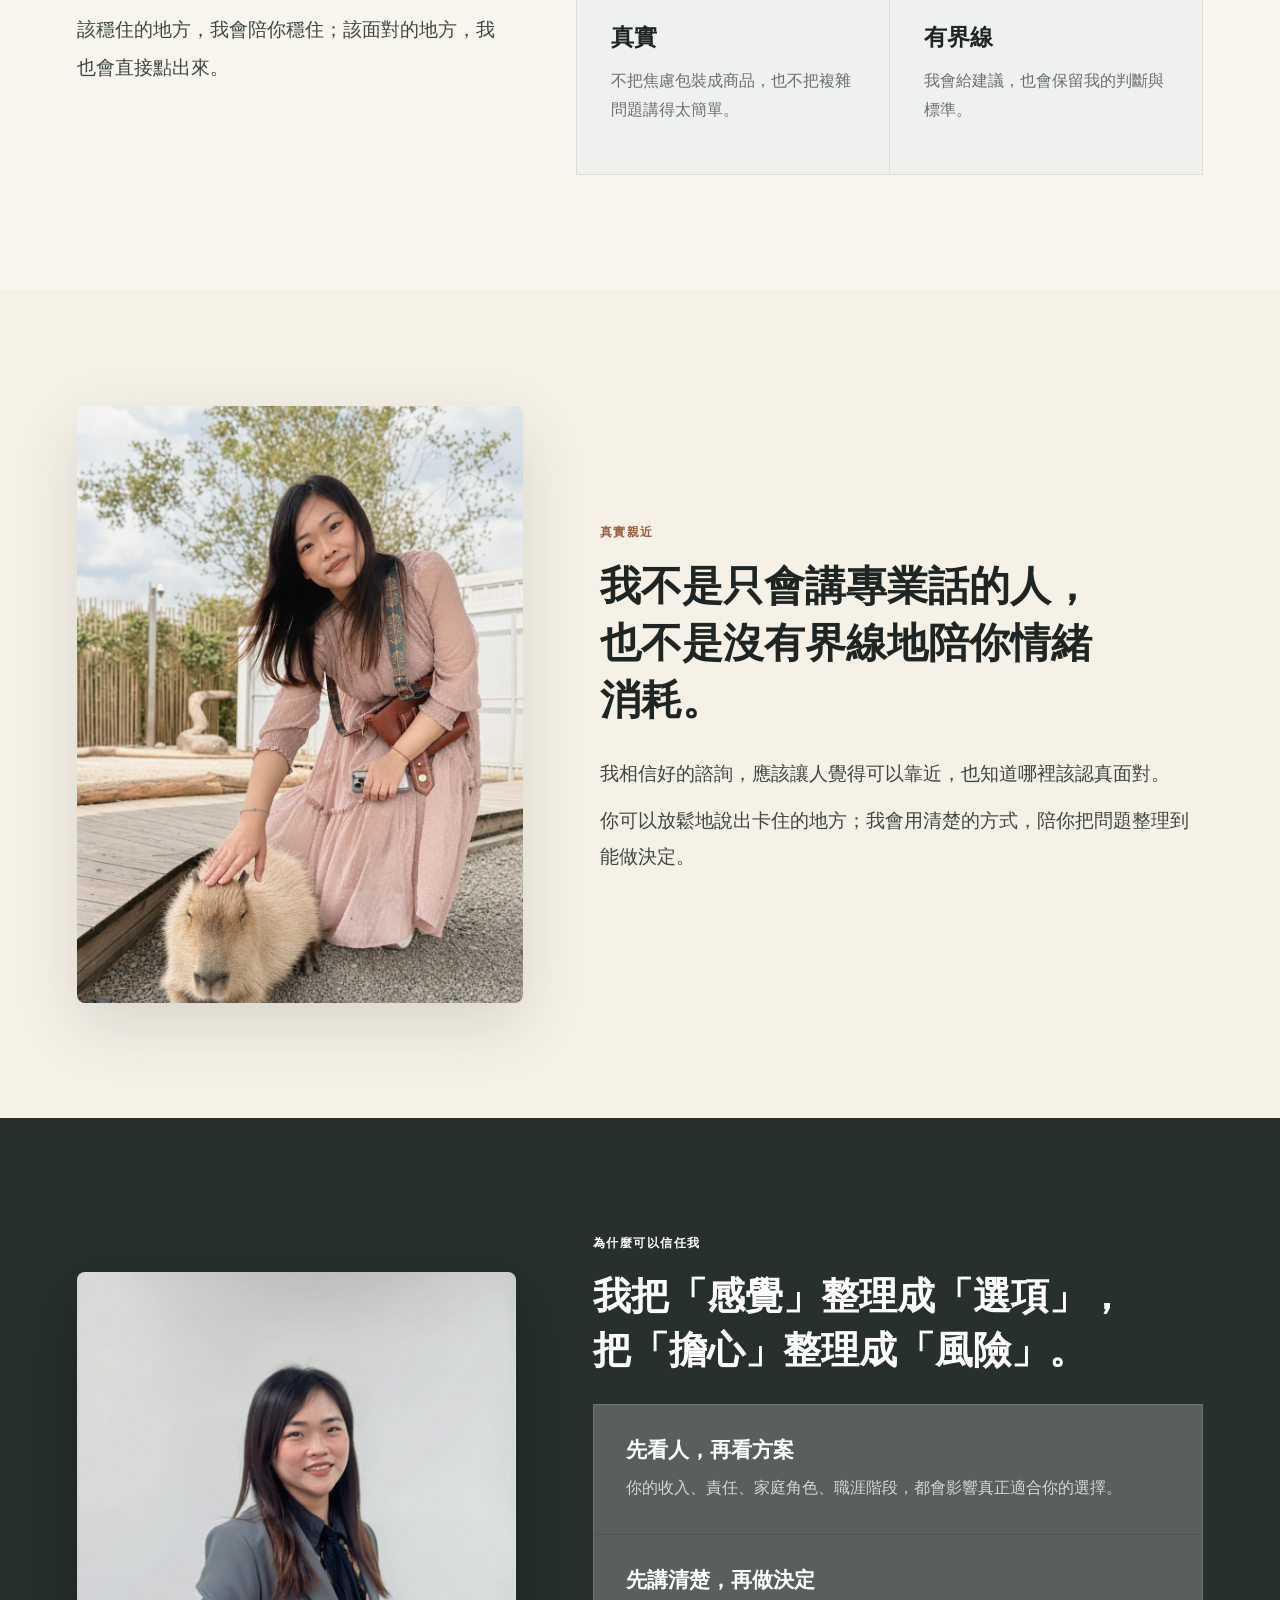
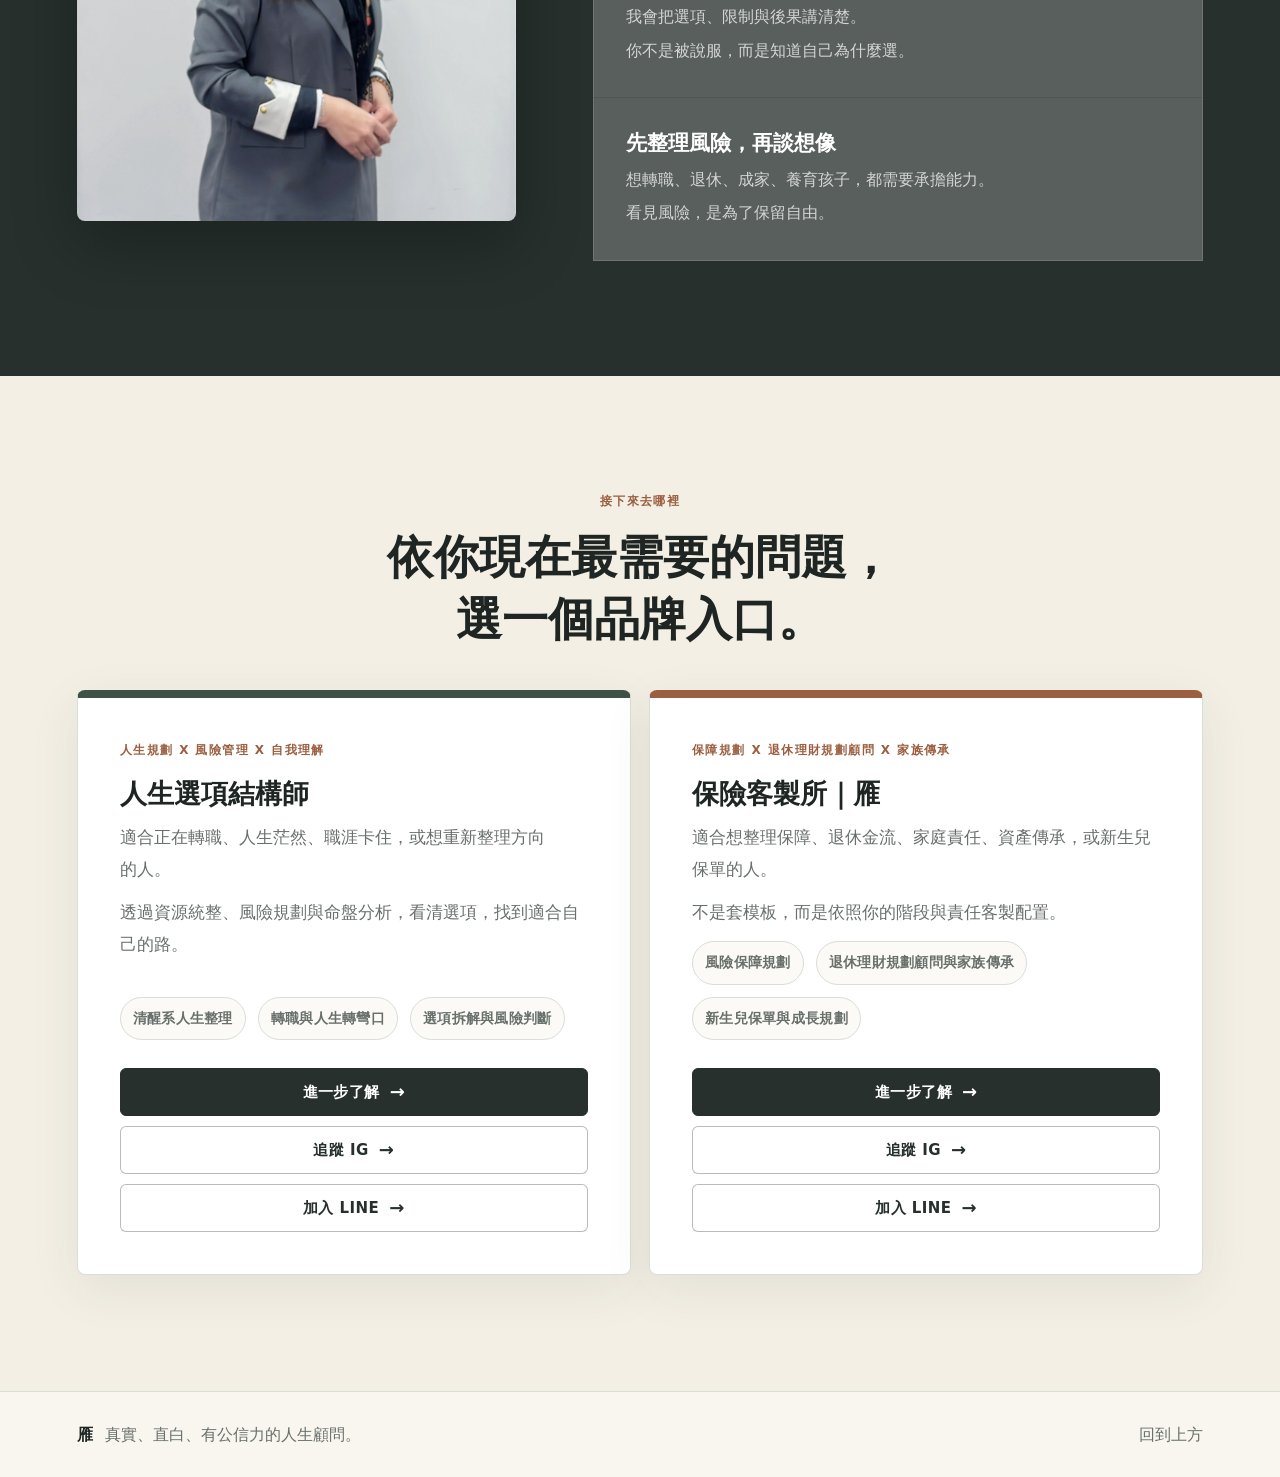
==== commit 73b523b0: "Update three-page website" ====
--- a/index.html
+++ b/index.html
@@ -12,11 +12,13 @@
   </head>
   <body>
     <header class="site-header" aria-label="主導覽">
-      <a class="brand-mark" href="#top" aria-label="回到首頁">雁</a>
-      <nav class="nav-links" aria-label="頁面區塊">
+      <a class="brand-mark" href="./" aria-label="回到首頁">雁</a>
+      <nav class="nav-links" aria-label="頁面導覽">
         <a href="#about">關於我</a>
         <a href="#trust">信任原因</a>
-        <a href="#brands">品牌服務</a>
+        <a href="#brands">品牌入口</a>
+        <a href="./life/">人生選項結構師</a>
+        <a href="./insurance/">保險客製所</a>
       </nav>
     </header>
 
@@ -149,141 +151,28 @@
               <li>選項拆解與風險判斷</li>
             </ul>
             <div class="brand-actions" aria-label="人生選項結構師連結">
-              <a class="button brand-button" href="#life-service" aria-label="查看人生選項結構師服務內容">進一步了解</a>
+              <a class="button brand-button" href="./life/" aria-label="前往人生選項結構師頁面">進一步了解</a>
               <a class="button outline-button" href="https://www.instagram.com/lifeway.1788/" target="_blank" rel="noopener noreferrer" aria-label="前往人生選項結構師 Instagram">追蹤 IG</a>
               <a class="button outline-button" href="https://line.me/ti/p/d9HeEeikNa" target="_blank" rel="noopener noreferrer" aria-label="加入雁的 LINE">加入 LINE</a>
             </div>
           </article>
 
           <article class="brand-card insurance">
-            <div class="card-topline">保障規劃 X 退休理財現金流 X 家族傳承</div>
+            <div class="card-topline">保障規劃 X 退休理財規劃顧問 X 家族傳承</div>
             <h3>保險客製所｜雁</h3>
             <p>適合想整理保障、退休金流、家庭責任、資產傳承，或新生兒保單的人。</p>
             <p>不是套模板，而是依照你的階段與責任客製配置。</p>
             <ul>
               <li>風險保障規劃</li>
-              <li>退休理財現金流與家族傳承</li>
+              <li>退休理財規劃顧問與家族傳承</li>
               <li>新生兒保單與成長規劃</li>
             </ul>
             <div class="brand-actions" aria-label="保險客製所連結">
-              <a class="button brand-button" href="#insurance-service" aria-label="查看保險客製所雁服務內容">進一步了解</a>
+              <a class="button brand-button" href="./insurance/" aria-label="前往保險客製所頁面">進一步了解</a>
               <a class="button outline-button" href="https://www.instagram.com/bocaca991/" target="_blank" rel="noopener noreferrer" aria-label="前往保險客製所 Instagram">追蹤 IG</a>
               <a class="button outline-button" href="https://line.me/ti/p/d9HeEeikNa" target="_blank" rel="noopener noreferrer" aria-label="加入雁的 LINE">加入 LINE</a>
             </div>
           </article>
-        </div>
-      </section>
-
-      <section id="life-service" class="section service-section life-detail" aria-labelledby="life-service-title">
-        <div class="service-heading">
-          <h2 id="life-service-title">人生選項結構師</h2>
-          <p>給正在人生轉彎口的人。</p>
-          <p>尤其是轉職、職涯卡住、方向不明，或你知道現在不對，但還說不清楚下一步該怎麼走。</p>
-        </div>
-
-        <div class="service-layout">
-          <div class="service-panel">
-            <h3>適合找我的狀況</h3>
-            <ul class="check-list">
-              <li>想轉職，但不知道該追求穩定、收入、成長還是自由。</li>
-              <li>覺得人生選項很多，卻沒有一個真的敢選。</li>
-              <li>對現在的工作或生活不滿意，但不知道問題到底在哪。</li>
-              <li>想用命盤分析輔助理解自己，但不想只聽安慰話。</li>
-            </ul>
-          </div>
-
-          <div class="service-panel">
-            <h3>我會協助你整理</h3>
-            <ul class="check-list">
-              <li>你目前手上的資源：時間、金錢、技能、人脈與支援系統。</li>
-              <li>每個選項背後的風險、成本、機會與承擔條件。</li>
-              <li>你的性格慣性、決策盲點，以及容易反覆卡住的位置。</li>
-              <li>現階段最務實的下一步，而不是一次逼自己解決整個人生。</li>
-            </ul>
-          </div>
-        </div>
-
-        <div class="service-result">
-          <span>你會得到</span>
-          <p>一份比較清楚的選項地圖：知道自己不是「沒有路」，而是需要先分辨，哪一條路值得承擔。</p>
-        </div>
-
-        <div class="service-cta" aria-label="人生選項結構師行動連結">
-          <div>
-            <strong>想先看看我怎麼整理人生選項？</strong>
-            <p>可以先追蹤內容；如果你想直接討論，也可以從 LINE 聯絡我。</p>
-          </div>
-          <div class="cta-actions">
-            <a class="button primary" href="https://www.instagram.com/lifeway.1788/" target="_blank" rel="noopener noreferrer">追蹤人生選項結構師 IG</a>
-            <a class="button ghost" href="https://line.me/ti/p/d9HeEeikNa" target="_blank" rel="noopener noreferrer">加入 LINE 諮詢</a>
-          </div>
-        </div>
-      </section>
-
-      <section id="insurance-service" class="section service-section insurance-detail" aria-labelledby="insurance-service-title">
-        <div class="service-heading">
-          <h2 id="insurance-service-title">保險客製所｜雁</h2>
-          <p>給想把保障、家庭責任與未來金流整理清楚的人。</p>
-          <p>不是套制式保單，而是依照你現在的責任與人生階段，做能用得上的配置。</p>
-        </div>
-
-        <div class="credential-block" aria-label="保險服務相關數據">
-          <div class="credential-stats">
-            <div>
-              <strong>3</strong>
-              <span>年從業時間</span>
-            </div>
-            <div>
-              <strong>250+</strong>
-              <span>服務過家庭</span>
-            </div>
-            <div>
-              <strong>100+</strong>
-              <span>理賠案件</span>
-            </div>
-          </div>
-          <div class="credential-notes">
-            <p>認證：人身保險、投資型保單、財產保險、外幣收付保險。</p>
-            <p>諮詢項目：一般保障、新生兒保單、子女教育規劃、退休理財現金流、保單健診、企業團體、產險、投資型商品。</p>
-          </div>
-        </div>
-
-        <div class="service-layout">
-          <div class="service-panel">
-            <h3>可以討論的內容</h3>
-            <ul class="check-list">
-              <li>既有保單健檢：哪些有用、哪些重複、哪些缺口需要補。</li>
-              <li>醫療、重大疾病、失能、壽險等保障規劃。</li>
-              <li>退休理財現金流、長期照護、家庭責任與資產傳承安排。</li>
-              <li>新生兒保單與孩子成長階段的保障配置。</li>
-            </ul>
-          </div>
-
-          <div class="service-panel">
-            <h3>我的規劃原則</h3>
-            <ul class="check-list">
-              <li>先確認風險缺口，再討論產品，不用商品倒推需求。</li>
-              <li>保費要放回你的現金流裡看，不能讓保障本身變成壓力。</li>
-              <li>大人的責任、孩子的保障、退休後的生活，要一起看。</li>
-              <li>你要知道自己買了什麼、為什麼買、什麼情況下用得到。</li>
-            </ul>
-          </div>
-        </div>
-
-        <div class="service-result">
-          <span>你會得到</span>
-          <p>一套符合現況的保障整理方向：知道現在該補哪裡、先放下哪裡，以及怎麼讓風險安排，跟人生目標站在同一邊。</p>
-        </div>
-
-        <div class="service-cta insurance-cta" aria-label="保險客製所行動連結">
-          <div>
-            <strong>想整理保障、退休金流或家庭責任？</strong>
-            <p>可以先追蹤保險內容；需要討論規劃時，從 LINE 找我最直接。</p>
-          </div>
-          <div class="cta-actions">
-            <a class="button primary" href="https://www.instagram.com/bocaca991/" target="_blank" rel="noopener noreferrer">追蹤保險客製所 IG</a>
-            <a class="button ghost" href="https://line.me/ti/p/d9HeEeikNa" target="_blank" rel="noopener noreferrer">加入 LINE 諮詢</a>
-          </div>
         </div>
       </section>
     </main>
--- a/styles.css
+++ b/styles.css
@@ -237,6 +237,66 @@
   object-position: 51% 34%;
 }
 
+.sub-hero {
+  min-height: calc(100svh - 72px);
+  display: grid;
+  grid-template-columns: minmax(0, 1fr) minmax(300px, 0.74fr);
+  align-items: center;
+  gap: clamp(32px, 5vw, 78px);
+  padding: clamp(54px, 7vw, 96px) clamp(20px, 6vw, 88px);
+}
+
+.sub-hero.life-page {
+  background:
+    linear-gradient(90deg, rgba(248, 246, 239, 0.98) 0%, rgba(248, 246, 239, 0.86) 62%, rgba(232, 237, 229, 0.76) 100%),
+    url("./assets/brand-desk.png") center / cover;
+}
+
+.sub-hero.insurance-page {
+  background:
+    linear-gradient(90deg, rgba(248, 246, 239, 0.98) 0%, rgba(248, 246, 239, 0.86) 62%, rgba(238, 226, 215, 0.78) 100%),
+    url("./assets/brand-desk.png") center / cover;
+}
+
+.sub-hero-copy {
+  max-width: 780px;
+}
+
+.sub-hero h1 {
+  max-width: 780px;
+  font-size: clamp(42px, 5.7vw, 76px);
+  line-height: 1.08;
+}
+
+.sub-hero .hero-kicker {
+  max-width: 720px;
+  font-size: clamp(19px, 1.8vw, 25px);
+}
+
+.sub-hero .hero-lede {
+  font-size: clamp(17px, 1.45vw, 21px);
+  line-height: 1.92;
+}
+
+.sub-hero-photo {
+  align-self: stretch;
+  min-height: 540px;
+  border-radius: 8px;
+  overflow: hidden;
+  box-shadow: var(--shadow);
+  background: var(--soft);
+}
+
+.sub-hero-photo img {
+  height: 100%;
+  object-fit: cover;
+  object-position: 50% 36%;
+}
+
+.insurance-page .sub-hero-photo img {
+  object-position: 52% 26%;
+}
+
 .section {
   padding: clamp(72px, 9vw, 132px) clamp(20px, 6vw, 88px);
 }
@@ -250,6 +310,13 @@
   max-width: 680px;
   margin-inline: auto;
   text-align: center;
+}
+
+.split-section {
+  display: grid;
+  grid-template-columns: minmax(260px, 0.78fr) minmax(0, 1fr);
+  gap: clamp(28px, 5vw, 72px);
+  align-items: start;
 }
 
 .about-grid {
@@ -348,6 +415,49 @@
   color: #3e4743;
   font-size: clamp(17px, 1.45vw, 20px);
   line-height: 1.92;
+}
+
+.advisor-section {
+  display: grid;
+  grid-template-columns: minmax(280px, 0.62fr) minmax(0, 1fr);
+  gap: clamp(34px, 6vw, 84px);
+  align-items: center;
+  background: #fbfaf6;
+}
+
+.advisor-photo {
+  border-radius: 8px;
+  overflow: hidden;
+  box-shadow: 0 22px 64px rgba(39, 48, 45, 0.14);
+  background: var(--soft);
+}
+
+.advisor-photo img {
+  aspect-ratio: 4 / 5.2;
+  object-fit: cover;
+  object-position: 51% 34%;
+}
+
+.advisor-copy {
+  max-width: 760px;
+}
+
+.advisor-copy h2 {
+  font-size: clamp(27px, 3.2vw, 43px);
+  line-height: 1.4;
+}
+
+.advisor-copy p:not(.eyebrow) {
+  max-width: 680px;
+  margin-bottom: 12px;
+  color: #3e4743;
+  font-size: clamp(17px, 1.45vw, 20px);
+  line-height: 1.92;
+}
+
+.compact-quote {
+  margin-top: 22px;
+  margin-bottom: 0;
 }
 
 .trust-section {
@@ -589,6 +699,17 @@
 .service-panel h3 {
   margin-bottom: 20px;
   font-size: clamp(22px, 2vw, 28px);
+}
+
+.service-panel h2 {
+  margin-bottom: 20px;
+  font-size: clamp(24px, 2.4vw, 32px);
+}
+
+.insurance-primary,
+.insurance-cta .primary {
+  background: var(--rust);
+  border-color: var(--rust);
 }
 
 .check-list {
@@ -683,11 +804,6 @@
   line-height: 1.82;
 }
 
-.insurance-cta .primary {
-  background: var(--rust);
-  border-color: var(--rust);
-}
-
 .site-footer {
   display: flex;
   align-items: center;
@@ -721,8 +837,11 @@
   }
 
   .hero,
+  .sub-hero,
   .about-grid,
+  .split-section,
   .lifestyle-section,
+  .advisor-section,
   .trust-section,
   .brand-cards,
   .credential-block,
@@ -740,6 +859,11 @@
     max-height: 620px;
   }
 
+  .sub-hero-photo {
+    min-height: 430px;
+    max-height: 620px;
+  }
+
   .trust-photo {
     max-width: 460px;
   }
@@ -774,6 +898,11 @@
     font-size: clamp(62px, 19vw, 82px);
   }
 
+  .sub-hero h1 {
+    font-size: clamp(34px, 11vw, 50px);
+    line-height: 1.16;
+  }
+
   h2 {
     font-size: 29px;
   }
@@ -799,7 +928,15 @@
     min-height: auto;
   }
 
+  .sub-hero {
+    min-height: auto;
+  }
+
   .hero-portrait {
+    min-height: 390px;
+  }
+
+  .sub-hero-photo {
     min-height: 390px;
   }
 
